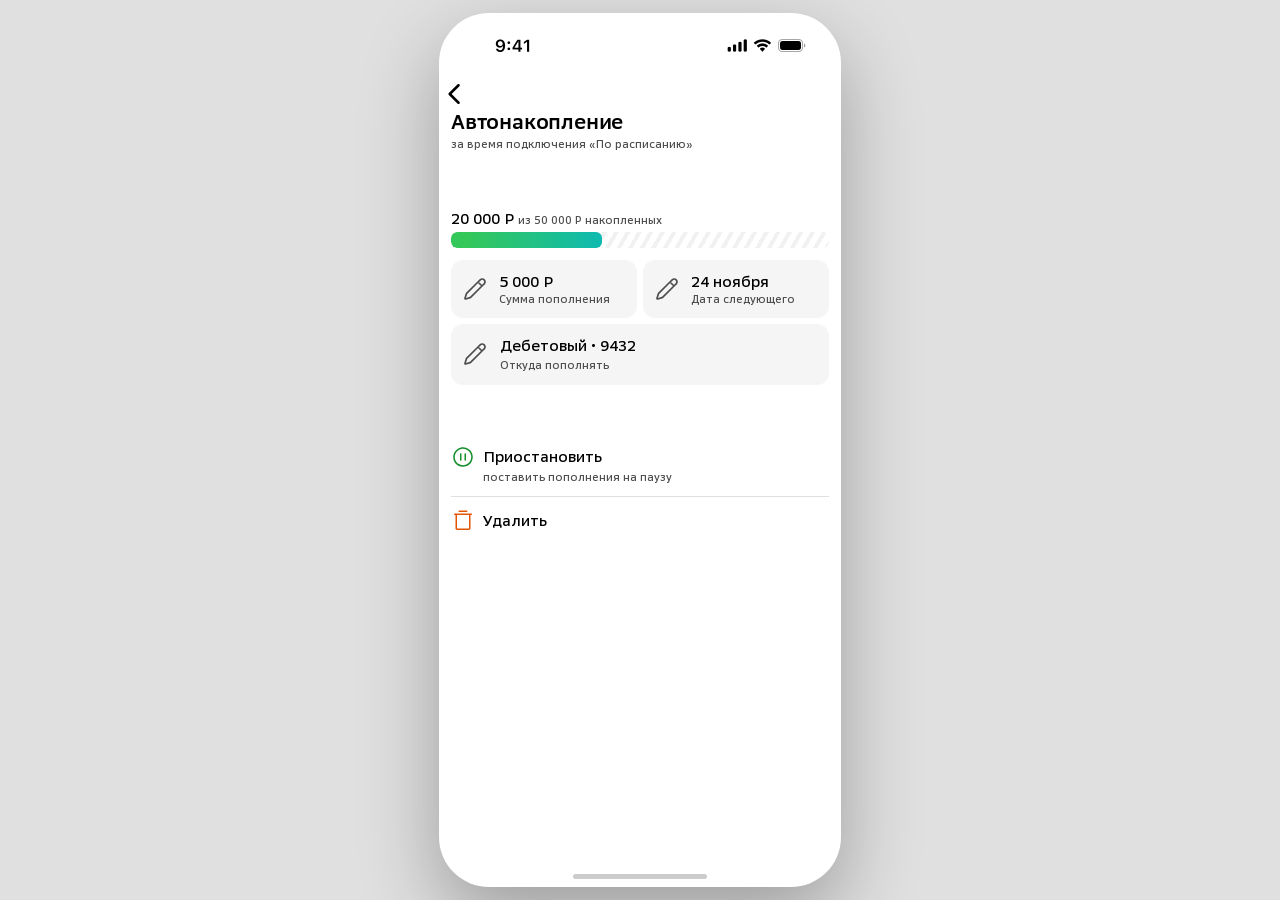
==== изменить.html @ 93b58fd5 "feat: add изменить.html page and wire Изменить button New page based on Figma node 266-20310 (pop-up" ====
<!DOCTYPE html>
<html lang="ru">
<head>
  <meta charset="UTF-8" />
  <meta name="viewport" content="width=device-width, initial-scale=1.0" />
  <title>Автонакопление — Изменить</title>
  <style>
    @font-face {
      font-family: 'SB Sans Text';
      src: url('fonts/SB Sans Text.ttf') format('truetype');
      font-weight: 400;
      font-style: normal;
    }
    @font-face {
      font-family: 'SB Sans Text';
      src: url('fonts/sb-sans-text-medium.ttf') format('truetype');
      font-weight: 500;
      font-style: normal;
    }
    @font-face {
      font-family: 'SB Sans Text';
      src: url('fonts/SB-Sans-Text-Semibold.ttf') format('truetype');
      font-weight: 600;
      font-style: normal;
    }

    :root { --ff: 'SB Sans Text', -apple-system, sans-serif; }

    * { box-sizing: border-box; margin: 0; padding: 0; }

    body {
      background: #e0e0e0;
      display: flex;
      justify-content: center;
      align-items: center;
      min-height: 100vh;
      font-family: var(--ff);
      -webkit-font-smoothing: antialiased;
      -moz-osx-font-smoothing: grayscale;
      font-synthesis: none;
    }

    .phone {
      position: relative;
      width: 402px;
      height: 874px;
      overflow: hidden;
      border-radius: 50px;
      background: #fff;
      box-shadow: 0 30px 80px rgba(0,0,0,0.3);
    }

    .scroll-area {
      position: absolute;
      top: 0;
      left: 0;
      right: 0;
      bottom: 0;
      overflow-y: auto;
      overflow-x: hidden;
      scrollbar-width: none;
      -webkit-overflow-scrolling: touch;
    }
    .scroll-area::-webkit-scrollbar { display: none; }
  </style>
</head>
<body>
<div class="phone">

  <!-- Status bar -->
  <div style="position:absolute;top:0;left:0;width:402px;height:62px;overflow:hidden;pointer-events:none;z-index:10;">
    <img src="assets/savings-status-bar.png" alt=""
      style="position:absolute;inset:0;width:100%;height:100%;max-width:none;object-fit:cover;mix-blend-mode:multiply;" />
  </div>

  <!-- Back arrow -->
  <a href="подключено.html"
    style="position:absolute;top:67px;left:2px;display:block;width:28px;height:28px;line-height:0;z-index:11;">
    <img src="assets/savings-chevron-left.svg" alt="Назад"
      style="width:28px;height:28px;max-width:none;" />
  </a>

  <!-- Scrollable content -->
  <div class="scroll-area">

    <!-- Top spacer (status bar + nav) -->
    <div style="height:96px;"></div>

    <!-- Header: title + subtitle -->
    <div style="margin:0 12px;display:flex;flex-direction:column;gap:4px;">
      <p style="font-family:var(--ff);font-size:20px;font-weight:600;color:#000;letter-spacing:-0.2px;line-height:normal;">Автонакопление</p>
      <p style="font-family:var(--ff);font-size:11px;font-weight:500;color:#4d4d4d;line-height:1.2;">за время подключения «По расписанию»</p>
    </div>

    <!-- Amount + progress bar -->
    <div style="margin:58px 12px 0;display:flex;flex-direction:column;gap:4px;">
      <p style="font-family:var(--ff);font-size:15px;font-weight:500;color:#000;line-height:normal;">
        20 000 Р <span style="font-family:var(--ff);font-size:11px;font-weight:500;color:#4d4d4d;line-height:1.2;">из 50 000 Р накопленных</span>
      </p>
      <!-- Progress bar -->
      <div style="position:relative;height:16px;width:100%;border-radius:6px;overflow:hidden;background:#fff;">
        <div style="position:absolute;inset:0;background:repeating-linear-gradient(-60deg,rgba(186,186,186,0.2) 0px,rgba(186,186,186,0.2) 4px,#fff 4px,#fff 10px);"></div>
        <div style="position:absolute;top:0;left:0;height:16px;width:40%;border-radius:6px;background:linear-gradient(86.6deg,#34C759 10.53%,#0EBAB1 99.7%);"></div>
      </div>
    </div>

    <!-- Two cells: amount + date (side by side) -->
    <div style="margin:12px 12px 0;display:flex;gap:6px;">

      <!-- Amount cell -->
      <div style="flex:1;background:#f5f5f5;border-radius:12px;display:flex;align-items:center;gap:12px;padding:0 12px;">
        <img src="assets/edit-pencil1.svg" alt=""
          style="width:24px;height:52px;flex-shrink:0;max-width:none;" />
        <div style="display:flex;flex-direction:column;gap:2px;padding:12px 0;">
          <p style="font-family:var(--ff);font-size:15px;font-weight:500;color:#000;line-height:normal;">5 000 Р</p>
          <p style="font-family:var(--ff);font-size:11px;font-weight:500;color:#4d4d4d;line-height:1.2;">Сумма пополнения</p>
        </div>
      </div>

      <!-- Date cell -->
      <div style="flex:1;background:#f5f5f5;border-radius:12px;display:flex;align-items:center;gap:12px;padding:0 12px;">
        <img src="assets/edit-pencil1.svg" alt=""
          style="width:24px;height:52px;flex-shrink:0;max-width:none;" />
        <div style="display:flex;flex-direction:column;gap:2px;padding:12px 0;">
          <p style="font-family:var(--ff);font-size:15px;font-weight:500;color:#000;line-height:normal;">24 ноября</p>
          <p style="font-family:var(--ff);font-size:11px;font-weight:500;color:#4d4d4d;line-height:1.2;">Дата следующего</p>
        </div>
      </div>

    </div>

    <!-- Source account cell (full width) -->
    <div style="margin:6px 12px 0;background:#f5f5f5;border-radius:12px;display:flex;align-items:center;gap:13px;padding:4px 12px;">
      <img src="assets/edit-pencil.svg" alt=""
        style="width:24px;height:44px;flex-shrink:0;max-width:none;" />
      <div style="display:flex;flex-direction:column;gap:4px;padding:8px 0;">
        <p style="font-family:var(--ff);font-size:15px;font-weight:500;color:#000;line-height:normal;">Дебетовый • 9432</p>
        <p style="font-family:var(--ff);font-size:11px;font-weight:500;color:#4d4d4d;line-height:1.2;">Откуда пополнять</p>
      </div>
    </div>

    <!-- Pause button (with bottom border as separator) -->
    <div style="margin:60px 12px 0;border-bottom:1px solid #e0e0e0;padding-bottom:12px;">
      <div style="display:flex;align-items:center;gap:8px;">
        <img src="assets/edit-pausecircle.svg" alt=""
          style="width:24px;height:24px;flex-shrink:0;max-width:none;" />
        <p style="font-family:var(--ff);font-size:15px;font-weight:500;color:#000;white-space:nowrap;">Приостановить</p>
      </div>
      <div style="padding-left:32px;margin-top:2px;">
        <p style="font-family:var(--ff);font-size:11px;font-weight:500;color:#4d4d4d;line-height:1.2;">поставить пополнения на паузу</p>
      </div>
    </div>

    <!-- Delete -->
    <div style="margin:12px 12px 0;display:flex;align-items:center;gap:8px;">
      <img src="assets/edit-trash.svg" alt=""
        style="width:24px;height:24px;flex-shrink:0;max-width:none;" />
      <p style="font-family:var(--ff);font-size:15px;font-weight:500;color:#000;white-space:nowrap;">Удалить</p>
    </div>

    <!-- Bottom spacer -->
    <div style="height:874px;pointer-events:none;"></div>

  </div>

  <!-- Home indicator -->
  <div style="position:absolute;bottom:8px;left:50%;transform:translateX(-50%);
    width:134px;height:5px;background:#000;border-radius:3px;opacity:0.2;z-index:5;"></div>

</div>
</body>
</html>
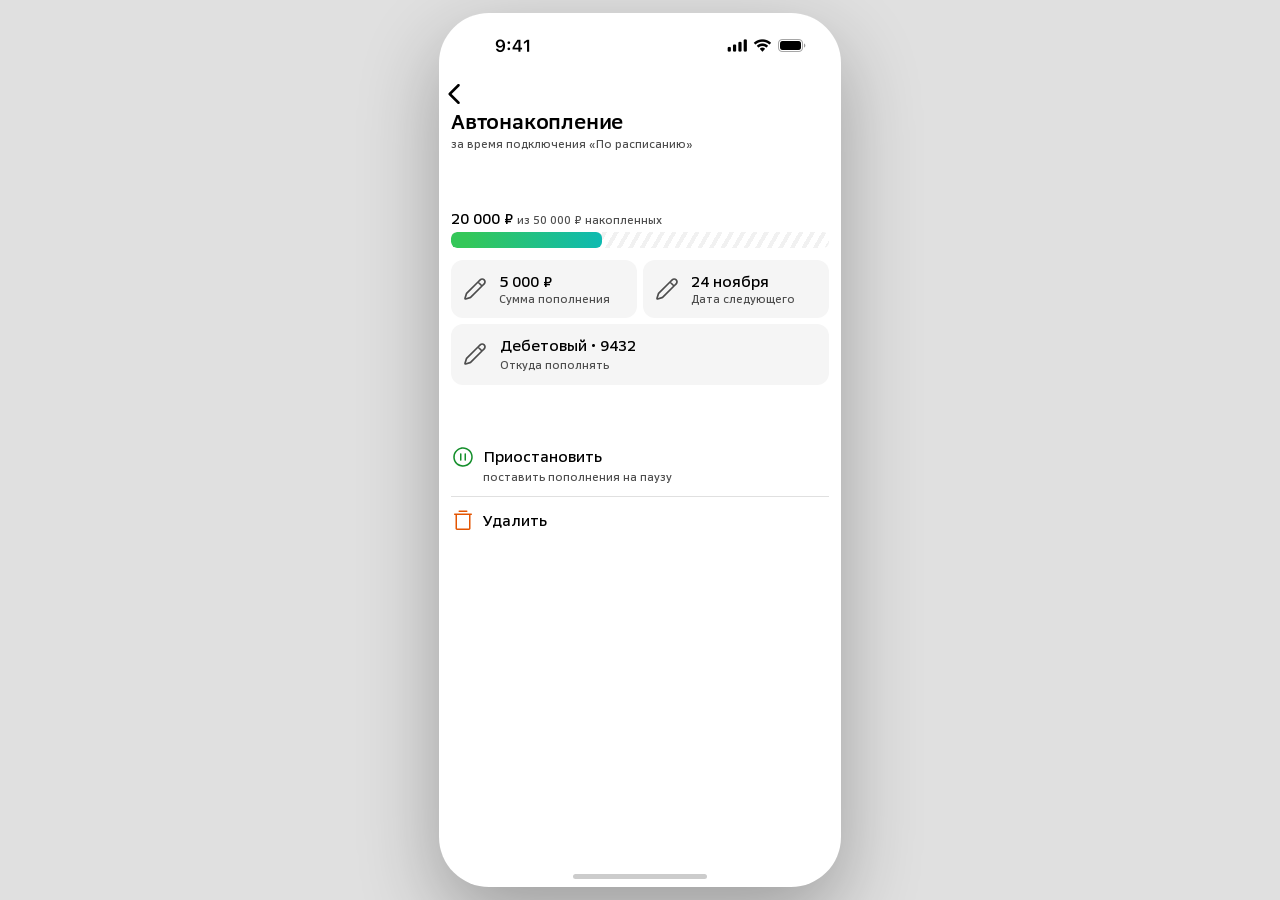
==== commit 4e203945: "Polish autosavings schedule and account demo" ====
--- a/изменить.html
+++ b/изменить.html
@@ -63,6 +63,8 @@
     }
     .scroll-area::-webkit-scrollbar { display: none; }
   </style>
+  <link rel="stylesheet" href="preview-fit.css" />
+  <script src="preview-fit.js" defer></script>
 </head>
 <body>
 <div class="phone">
@@ -74,7 +76,7 @@
   </div>
 
   <!-- Back arrow -->
-  <a href="подключено.html"
+  <a id="editBack" href="подключено.html"
     style="position:absolute;top:67px;left:2px;display:block;width:28px;height:28px;line-height:0;z-index:11;">
     <img src="assets/savings-chevron-left.svg" alt="Назад"
       style="width:28px;height:28px;max-width:none;" />
@@ -95,12 +97,12 @@
     <!-- Amount + progress bar -->
     <div style="margin:58px 12px 0;display:flex;flex-direction:column;gap:4px;">
       <p style="font-family:var(--ff);font-size:15px;font-weight:500;color:#000;line-height:normal;">
-        20 000 Р <span style="font-family:var(--ff);font-size:11px;font-weight:500;color:#4d4d4d;line-height:1.2;">из 50 000 Р накопленных</span>
+        <span id="editProgressAmount">20 000 ₽</span> <span id="editProgressLabel" style="font-family:var(--ff);font-size:11px;font-weight:500;color:#4d4d4d;line-height:1.2;">из 50 000 ₽ накопленных</span>
       </p>
       <!-- Progress bar -->
       <div style="position:relative;height:16px;width:100%;border-radius:6px;overflow:hidden;background:#fff;">
         <div style="position:absolute;inset:0;background:repeating-linear-gradient(-60deg,rgba(186,186,186,0.2) 0px,rgba(186,186,186,0.2) 4px,#fff 4px,#fff 10px);"></div>
-        <div style="position:absolute;top:0;left:0;height:16px;width:40%;border-radius:6px;background:linear-gradient(86.6deg,#34C759 10.53%,#0EBAB1 99.7%);"></div>
+        <div id="editProgressBar" style="position:absolute;top:0;left:0;height:16px;width:40%;border-radius:6px;background:linear-gradient(86.6deg,#34C759 10.53%,#0EBAB1 99.7%);"></div>
       </div>
     </div>
 
@@ -112,7 +114,7 @@
         <img src="assets/edit-pencil1.svg" alt=""
           style="width:24px;height:52px;flex-shrink:0;max-width:none;" />
         <div style="display:flex;flex-direction:column;gap:2px;padding:12px 0;">
-          <p style="font-family:var(--ff);font-size:15px;font-weight:500;color:#000;line-height:normal;">5 000 Р</p>
+          <p style="font-family:var(--ff);font-size:15px;font-weight:500;color:#000;line-height:normal;" id="editAmount">5 000 ₽</p>
           <p style="font-family:var(--ff);font-size:11px;font-weight:500;color:#4d4d4d;line-height:1.2;">Сумма пополнения</p>
         </div>
       </div>
@@ -122,7 +124,7 @@
         <img src="assets/edit-pencil1.svg" alt=""
           style="width:24px;height:52px;flex-shrink:0;max-width:none;" />
         <div style="display:flex;flex-direction:column;gap:2px;padding:12px 0;">
-          <p style="font-family:var(--ff);font-size:15px;font-weight:500;color:#000;line-height:normal;">24 ноября</p>
+          <p style="font-family:var(--ff);font-size:15px;font-weight:500;color:#000;line-height:normal;" id="editDate">24 ноября</p>
           <p style="font-family:var(--ff);font-size:11px;font-weight:500;color:#4d4d4d;line-height:1.2;">Дата следующего</p>
         </div>
       </div>
@@ -134,7 +136,7 @@
       <img src="assets/edit-pencil.svg" alt=""
         style="width:24px;height:44px;flex-shrink:0;max-width:none;" />
       <div style="display:flex;flex-direction:column;gap:4px;padding:8px 0;">
-        <p style="font-family:var(--ff);font-size:15px;font-weight:500;color:#000;line-height:normal;">Дебетовый • 9432</p>
+        <p style="font-family:var(--ff);font-size:15px;font-weight:500;color:#000;line-height:normal;" id="editSource">Дебетовый • 9432</p>
         <p style="font-family:var(--ff);font-size:11px;font-weight:500;color:#4d4d4d;line-height:1.2;">Откуда пополнять</p>
       </div>
     </div>
@@ -159,7 +161,7 @@
     </div>
 
     <!-- Bottom spacer -->
-    <div style="height:874px;pointer-events:none;"></div>
+    <div style="height:32px;pointer-events:none;"></div>
 
   </div>
 
@@ -168,5 +170,30 @@
     width:134px;height:5px;background:#000;border-radius:3px;opacity:0.2;z-index:5;"></div>
 
 </div>
+<script src="schedule.js"></script>
+<script>
+(function () {
+  var params = new URLSearchParams(window.location.search);
+  if (params.get('account') === '1') {
+    location.replace('накопительный-счёт.html?account=1&manage=1');
+    return;
+  }
+  var amount = Number(params.get('amount'));
+  var day = params.get('day');
+  if (!day || !amount) return;
+
+  var frequency = params.get('frequency') === 'week' ? 'week' : 'month';
+  var date = savingsSchedule.nextDate(frequency, day);
+  var back = document.getElementById('editBack');
+  back.href = 'подключено.html?' + params;
+
+  document.getElementById('editAmount').textContent = savingsSchedule.amountFormat.format(amount) + ' ₽';
+  document.getElementById('editDate').textContent = savingsSchedule.dateFormat.format(date);
+  document.getElementById('editSource').textContent = params.get('source') || 'Дебетовый • 9432';
+  document.getElementById('editProgressAmount').textContent = '0 ₽';
+  document.getElementById('editProgressLabel').textContent = 'с автопополнений';
+  document.getElementById('editProgressBar').parentElement.hidden = true;
+})();
+</script>
 </body>
 </html>
--- a/preview-fit.css
+++ b/preview-fit.css
@@ -0,0 +1,9 @@
+body {
+  min-height: 100vh;
+  min-height: 100dvh;
+}
+
+.phone {
+  flex: none;
+  zoom: var(--preview-scale, 1);
+}
